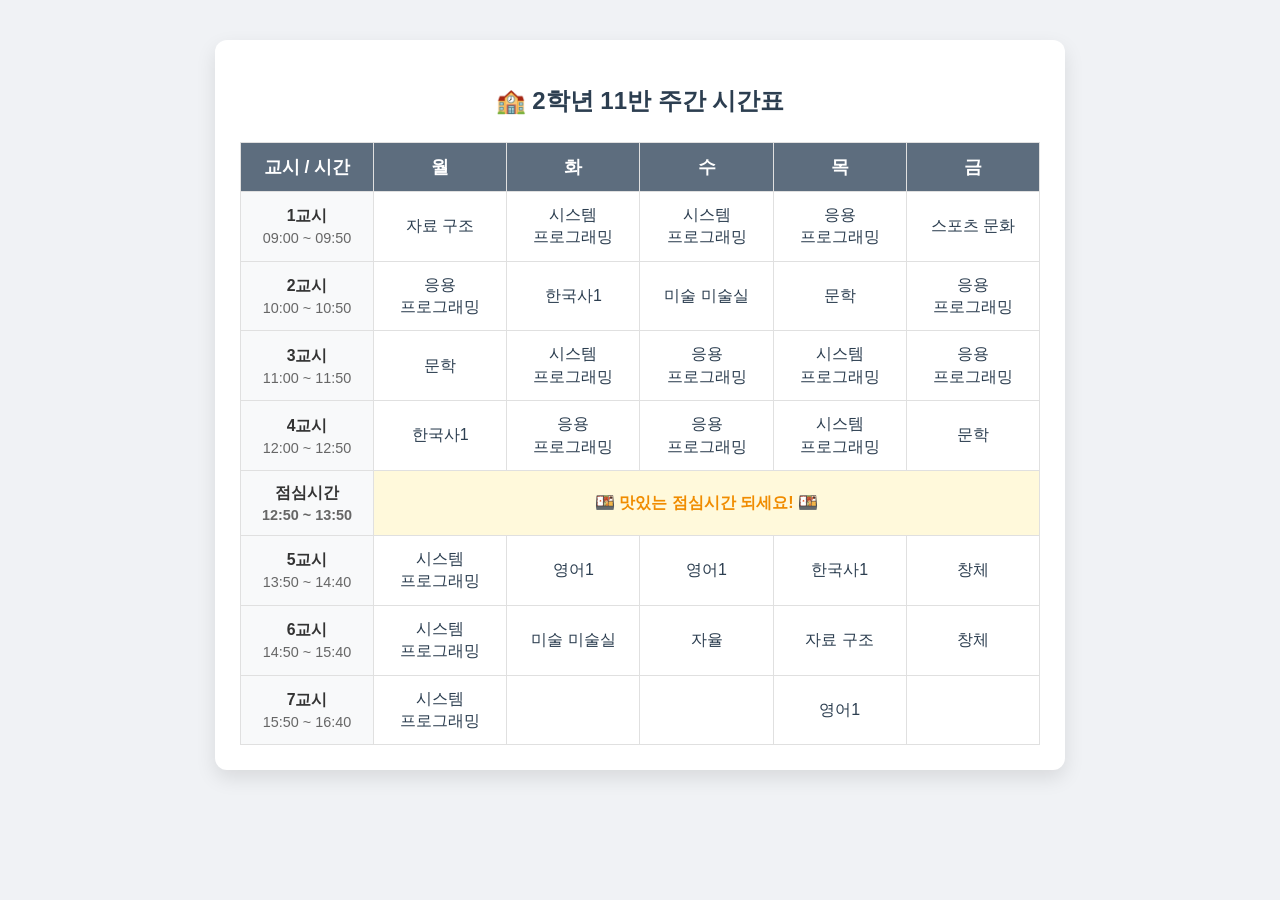
==== timetable.html @ aa1ca5f2 "나만의 시간표" ====
<!DOCTYPE html>
<html lang="ko">
<head>
    <meta charset="UTF-8">
    <meta name="viewport" content="width=device-width, initial-scale=1.0">
    <title>우리학교 시간표</title>
    <style>
        /* 기본 레이아웃 */
        body {
            font-family: 'Malgun Gothic', sans-serif;
            background-color: #f0f2f5;
            display: flex;
            justify-content: center;
            padding: 40px 20px;
            margin: 0;
        }

        .timetable-card {
            background: white;
            padding: 25px;
            border-radius: 12px;
            box-shadow: 0 8px 20px rgba(0,0,0,0.1);
            width: 100%;
            max-width: 800px;
        }

        h2 {
            text-align: center;
            color: #2c3e50;
            margin-bottom: 25px;
        }

        /* 테이블 스타일 */
        table {
            width: 100%;
            border-collapse: collapse;
            table-layout: fixed; /* 셀 너비를 일정하게 유지 */
        }

        th, td {
            border: 1px solid #e0e0e0;
            padding: 12px 8px;
            text-align: center;
        }

        /* 헤더(요일) 스타일 */
        thead th {
            background-color: #5d6d7e;
            color: white;
            font-size: 1.1em;
        }

        /* 교시 및 시간 열 */
        .time-col {
            background-color: #f8f9fa;
            width: 120px;
            font-size: 0.9em;
            color: #666;
        }

        .period-num {
            display: block;
            font-weight: bold;
            color: #333;
            font-size: 1.1em;
            margin-bottom: 3px;
        }

        /* 점심시간 스타일 */
        .lunch-row {
            background-color: #fff9db;
            font-weight: bold;
            color: #f08c00;
        }

        /* 과목 폰트 강조 */
        .subject {
            font-weight: 500;
            color: #2c3e50;
            word-break: keep-all; 
            line-height: 1.4;    
        }

        /* 마우스 호버 */
        tbody tr:hover {
            background-color: #fdfdfd;
        }
    </style>
</head>
<body>

<div class="timetable-card">
    <h2>🏫 2학년 11반 주간 시간표</h2>
    <table>
        <thead>
            <tr>
                <th>교시 / 시간</th>
                <th>월</th>
                <th>화</th>
                <th>수</th>
                <th>목</th>
                <th>금</th>
            </tr>
        </thead>
        <tbody>
            <tr>
                <td class="time-col">
                    <span class="period-num">1교시</span>
                    09:00 ~ 09:50
                </td>
                <td class="subject">자료 구조</td>
                <td class="subject">시스템 프로그래밍</td>
                <td class="subject">시스템 프로그래밍</td>
                <td class="subject">응용 프로그래밍</td>
                <td class="subject">스포츠 문화</td>
            </tr>
            <tr>
                <td class="time-col">
                    <span class="period-num">2교시</span>
                    10:00 ~ 10:50
                </td>
                <td class="subject">응용 프로그래밍</td>
                <td class="subject">한국사1</td>
                <td class="subject">미술 미술실</td>
                <td class="subject">문학</td>
                <td class="subject">응용 프로그래밍</td>
            </tr>
            <tr>
                <td class="time-col">
                    <span class="period-num">3교시</span>
                    11:00 ~ 11:50
                </td>
                <td class="subject">문학</td>
                <td class="subject">시스템 프로그래밍</td>
                <td class="subject">응용 프로그래밍</td>
                <td class="subject">시스템 프로그래밍</td>
                <td class="subject">응용 프로그래밍</td>
            </tr>
            <tr>
                <td class="time-col">
                    <span class="period-num">4교시</span>
                    12:00 ~ 12:50
                </td>
                <td class="subject">한국사1</td>
                <td class="subject">응용 프로그래밍</td>
                <td class="subject">응용 프로그래밍</td>
                <td class="subject">시스템 <br>프로그래밍</td>
                <td class="subject">문학</td>
            </tr>
            <tr class="lunch-row">
                <td class="time-col">
                    <span class="period-num">점심시간</span>
                    12:50 ~ 13:50
                </td>
                <td colspan="5">🍱 맛있는 점심시간 되세요! 🍱</td>
            </tr>
            <tr>
                <td class="time-col">
                    <span class="period-num">5교시</span>
                    13:50 ~ 14:40
                </td>
                <td class="subject">시스템 프로그래밍</td>
                <td class="subject">영어1</td>
                <td class="subject">영어1</td>
                <td class="subject">한국사1</td>
                <td class="subject">창체</td>
            </tr>
            <tr>
                <td class="time-col">
                    <span class="period-num">6교시</span>
                    14:50 ~ 15:40
                </td>
                <td class="subject">시스템 프로그래밍</td>
                <td class="subject">미술 미술실</td>
                <td class="subject">자율</td>
                <td class="subject">자료 구조</td>
                <td class="subject">창체</td>
            </tr>
            <tr>
                <td class="time-col">
                    <span class="period-num">7교시</span>
                    15:50 ~ 16:40
                </td>
                <td class="subject">시스템 프로그래밍</td>
                <td class="subject"></td>
                <td class="subject"></td>
                <td class="subject">영어1</td>
                <td class="subject"></td>
            </tr>
        </tbody>
    </table>
</div>

</body>
</html>
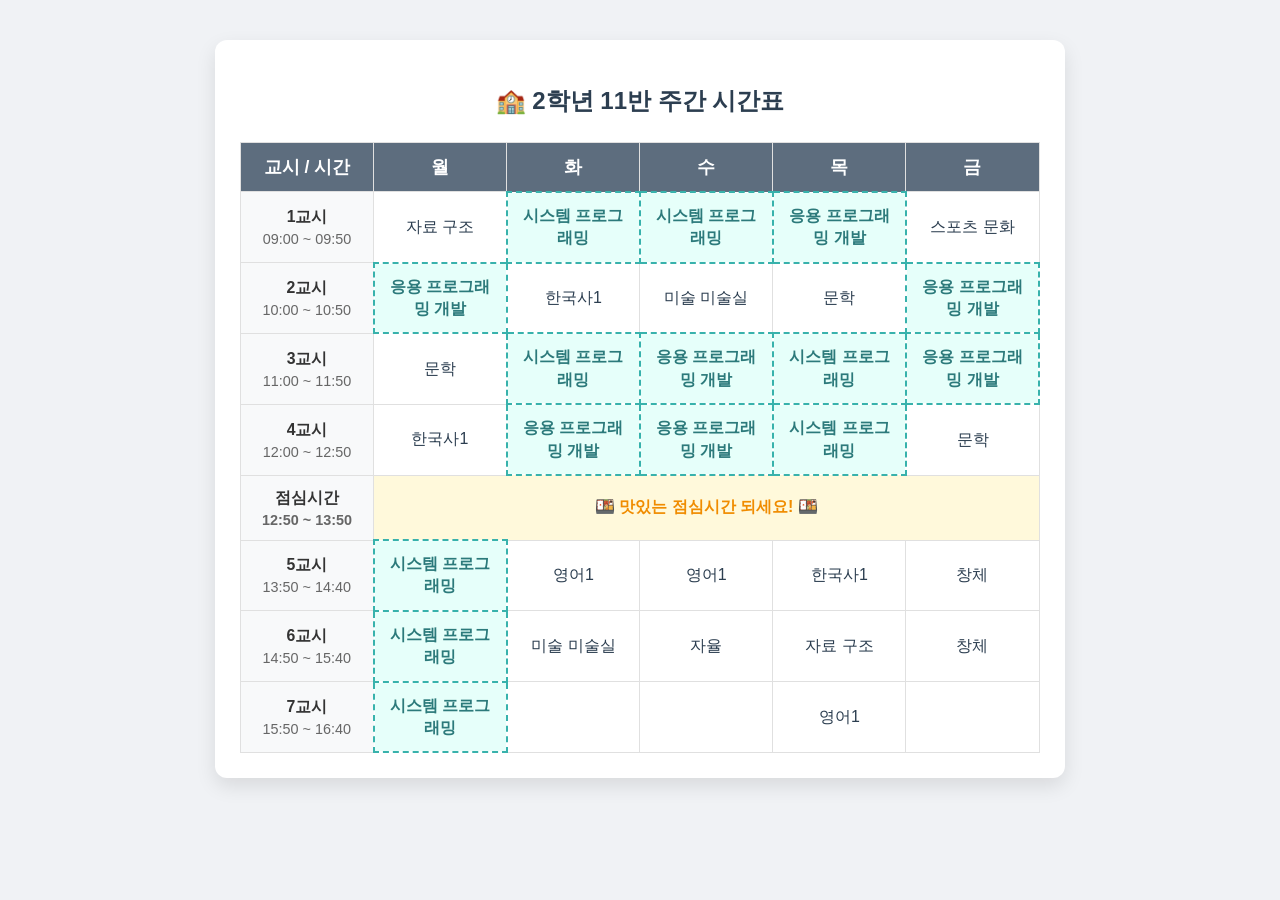
==== commit e02cca89: "Update timetable.html" ====
--- a/timetable.html
+++ b/timetable.html
@@ -81,6 +81,15 @@
             line-height: 1.4;    
         }
 
+        .major-app {
+            background-color: #e6fffa !important;
+            border: 2px dashed #38b2ac !important;
+            color: #2c7a7b !important;
+            font-weight: bold;
+            line-height: 1.4;
+            position: relative;
+        }
+
         /* 마우스 호버 */
         tbody tr:hover {
             background-color: #fdfdfd;
@@ -109,9 +118,9 @@
                     09:00 ~ 09:50
                 </td>
                 <td class="subject">자료 구조</td>
-                <td class="subject">시스템 프로그래밍</td>
-                <td class="subject">시스템 프로그래밍</td>
-                <td class="subject">응용 프로그래밍</td>
+                <td class="major-app">시스템 프로그래밍</td>
+                <td class="major-app">시스템 프로그래밍</td>
+                <td class="major-app">응용 프로그래밍 개발</td>
                 <td class="subject">스포츠 문화</td>
             </tr>
             <tr>
@@ -119,11 +128,11 @@
                     <span class="period-num">2교시</span>
                     10:00 ~ 10:50
                 </td>
-                <td class="subject">응용 프로그래밍</td>
+                <td class="major-app">응용 프로그래밍 개발</td>
                 <td class="subject">한국사1</td>
                 <td class="subject">미술 미술실</td>
                 <td class="subject">문학</td>
-                <td class="subject">응용 프로그래밍</td>
+                <td class="major-app">응용 프로그래밍 개발</td>
             </tr>
             <tr>
                 <td class="time-col">
@@ -131,10 +140,10 @@
                     11:00 ~ 11:50
                 </td>
                 <td class="subject">문학</td>
-                <td class="subject">시스템 프로그래밍</td>
-                <td class="subject">응용 프로그래밍</td>
-                <td class="subject">시스템 프로그래밍</td>
-                <td class="subject">응용 프로그래밍</td>
+                <td class="major-app">시스템 프로그래밍</td>
+                <td class="major-app">응용 프로그래밍 개발</td>
+                <td class="major-app">시스템 프로그래밍</td>
+                <td class="major-app">응용 프로그래밍 개발</td>
             </tr>
             <tr>
                 <td class="time-col">
@@ -142,9 +151,9 @@
                     12:00 ~ 12:50
                 </td>
                 <td class="subject">한국사1</td>
-                <td class="subject">응용 프로그래밍</td>
-                <td class="subject">응용 프로그래밍</td>
-                <td class="subject">시스템 <br>프로그래밍</td>
+                <td class="major-app">응용 프로그래밍 개발</td>
+                <td class="major-app">응용 프로그래밍 개발</td>
+                <td class="major-app">시스템 프로그래밍</td>
                 <td class="subject">문학</td>
             </tr>
             <tr class="lunch-row">
@@ -159,7 +168,7 @@
                     <span class="period-num">5교시</span>
                     13:50 ~ 14:40
                 </td>
-                <td class="subject">시스템 프로그래밍</td>
+                <td class="major-app">시스템 프로그래밍</td>
                 <td class="subject">영어1</td>
                 <td class="subject">영어1</td>
                 <td class="subject">한국사1</td>
@@ -170,7 +179,7 @@
                     <span class="period-num">6교시</span>
                     14:50 ~ 15:40
                 </td>
-                <td class="subject">시스템 프로그래밍</td>
+                <td class="major-app">시스템 프로그래밍</td>
                 <td class="subject">미술 미술실</td>
                 <td class="subject">자율</td>
                 <td class="subject">자료 구조</td>
@@ -181,7 +190,7 @@
                     <span class="period-num">7교시</span>
                     15:50 ~ 16:40
                 </td>
-                <td class="subject">시스템 프로그래밍</td>
+                <td class="major-app">시스템 프로그래밍</td>
                 <td class="subject"></td>
                 <td class="subject"></td>
                 <td class="subject">영어1</td>
@@ -192,4 +201,4 @@
 </div>
 
 </body>
-</html>+</html>
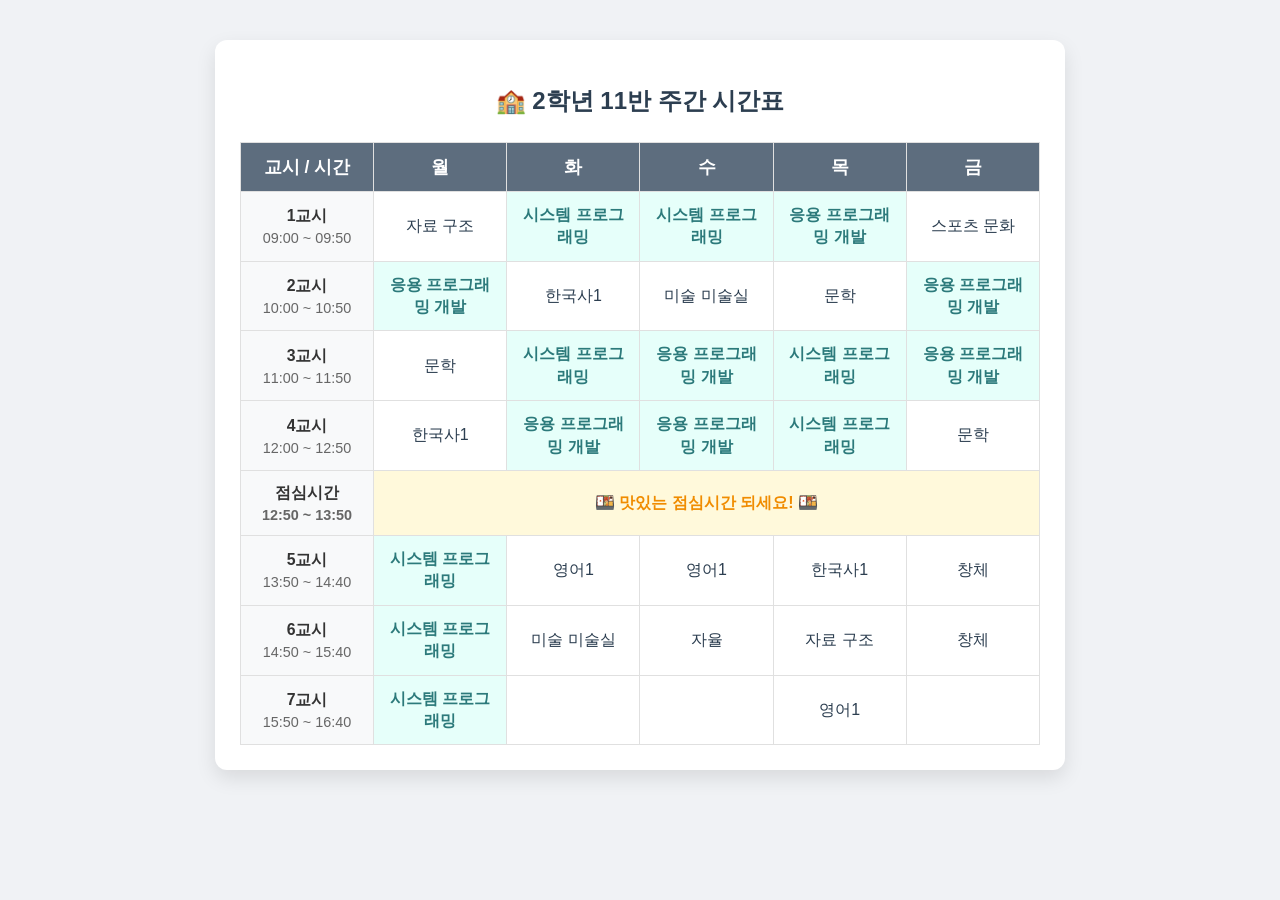
==== commit c5311de6: "Update timetable.html" ====
--- a/timetable.html
+++ b/timetable.html
@@ -83,7 +83,6 @@
 
         .major-app {
             background-color: #e6fffa !important;
-            border: 2px dashed #38b2ac !important;
             color: #2c7a7b !important;
             font-weight: bold;
             line-height: 1.4;
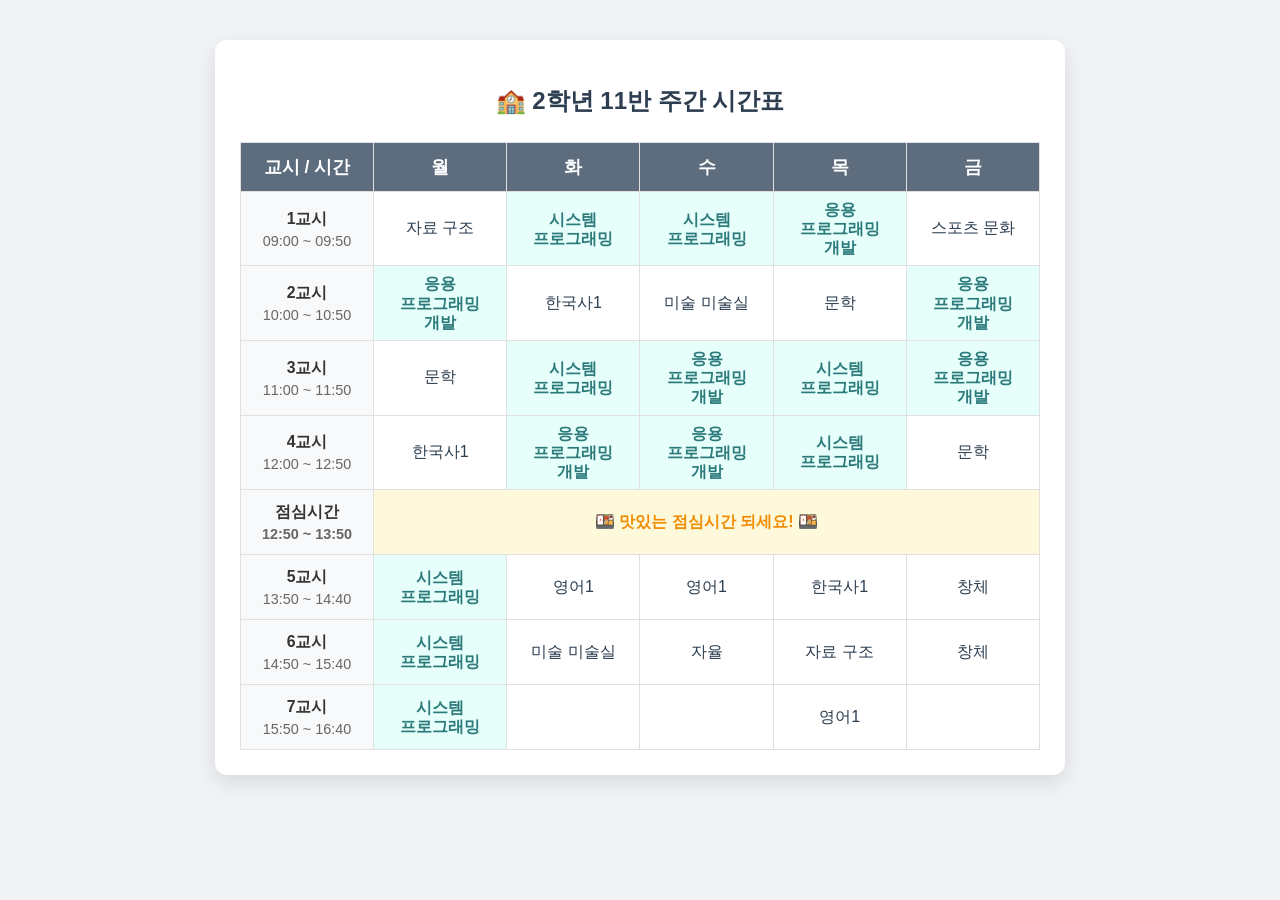
==== commit e678b2dd: "Update timetable.html" ====
--- a/timetable.html
+++ b/timetable.html
@@ -77,16 +77,19 @@
         .subject {
             font-weight: 500;
             color: #2c3e50;
-            word-break: keep-all; 
-            line-height: 1.4;    
         }
 
         .major-app {
             background-color: #e6fffa !important;
             color: #2c7a7b !important;
             font-weight: bold;
-            line-height: 1.4;
+            /* 핵심 수정 사항 */
+            line-height: 1.2;          /* 줄 간격을 좁혀서 두 줄일 때 예쁘게 */
+            white-space: normal;       /* 줄바꿈이 가능하도록 설정 */
+            word-break: keep-all;      /* 단어 단위로 끊어지게 (응용 / 프로그래밍) */
+            padding: 8px 4px !important; 
             position: relative;
+            vertical-align: middle;    /* 글자가 셀 중앙에 오도록 */
         }
 
         /* 마우스 호버 */
@@ -119,7 +122,7 @@
                 <td class="subject">자료 구조</td>
                 <td class="major-app">시스템 프로그래밍</td>
                 <td class="major-app">시스템 프로그래밍</td>
-                <td class="major-app">응용 프로그래밍 개발</td>
+                <td class="major-app">응용<br> 프로그래밍 <br> 개발</td>
                 <td class="subject">스포츠 문화</td>
             </tr>
             <tr>
@@ -127,11 +130,11 @@
                     <span class="period-num">2교시</span>
                     10:00 ~ 10:50
                 </td>
-                <td class="major-app">응용 프로그래밍 개발</td>
+                <td class="major-app">응용 <br>프로그래밍 <br>개발</td>
                 <td class="subject">한국사1</td>
                 <td class="subject">미술 미술실</td>
                 <td class="subject">문학</td>
-                <td class="major-app">응용 프로그래밍 개발</td>
+                <td class="major-app">응용 <br>프로그래밍 <br> 개발</td>
             </tr>
             <tr>
                 <td class="time-col">
@@ -140,9 +143,9 @@
                 </td>
                 <td class="subject">문학</td>
                 <td class="major-app">시스템 프로그래밍</td>
-                <td class="major-app">응용 프로그래밍 개발</td>
-                <td class="major-app">시스템 프로그래밍</td>
-                <td class="major-app">응용 프로그래밍 개발</td>
+                <td class="major-app">응용 <br> 프로그래밍 <br>개발</td>
+                <td class="major-app">시스템 프로그래밍</td>
+                <td class="major-app">응용 <br>프로그래밍 <br>개발</td>
             </tr>
             <tr>
                 <td class="time-col">
@@ -150,8 +153,8 @@
                     12:00 ~ 12:50
                 </td>
                 <td class="subject">한국사1</td>
-                <td class="major-app">응용 프로그래밍 개발</td>
-                <td class="major-app">응용 프로그래밍 개발</td>
+                <td class="major-app">응용 <br>프로그래밍 <br>개발</td>
+                <td class="major-app">응용 <br>프로그래밍 <br>개발</td>
                 <td class="major-app">시스템 프로그래밍</td>
                 <td class="subject">문학</td>
             </tr>
